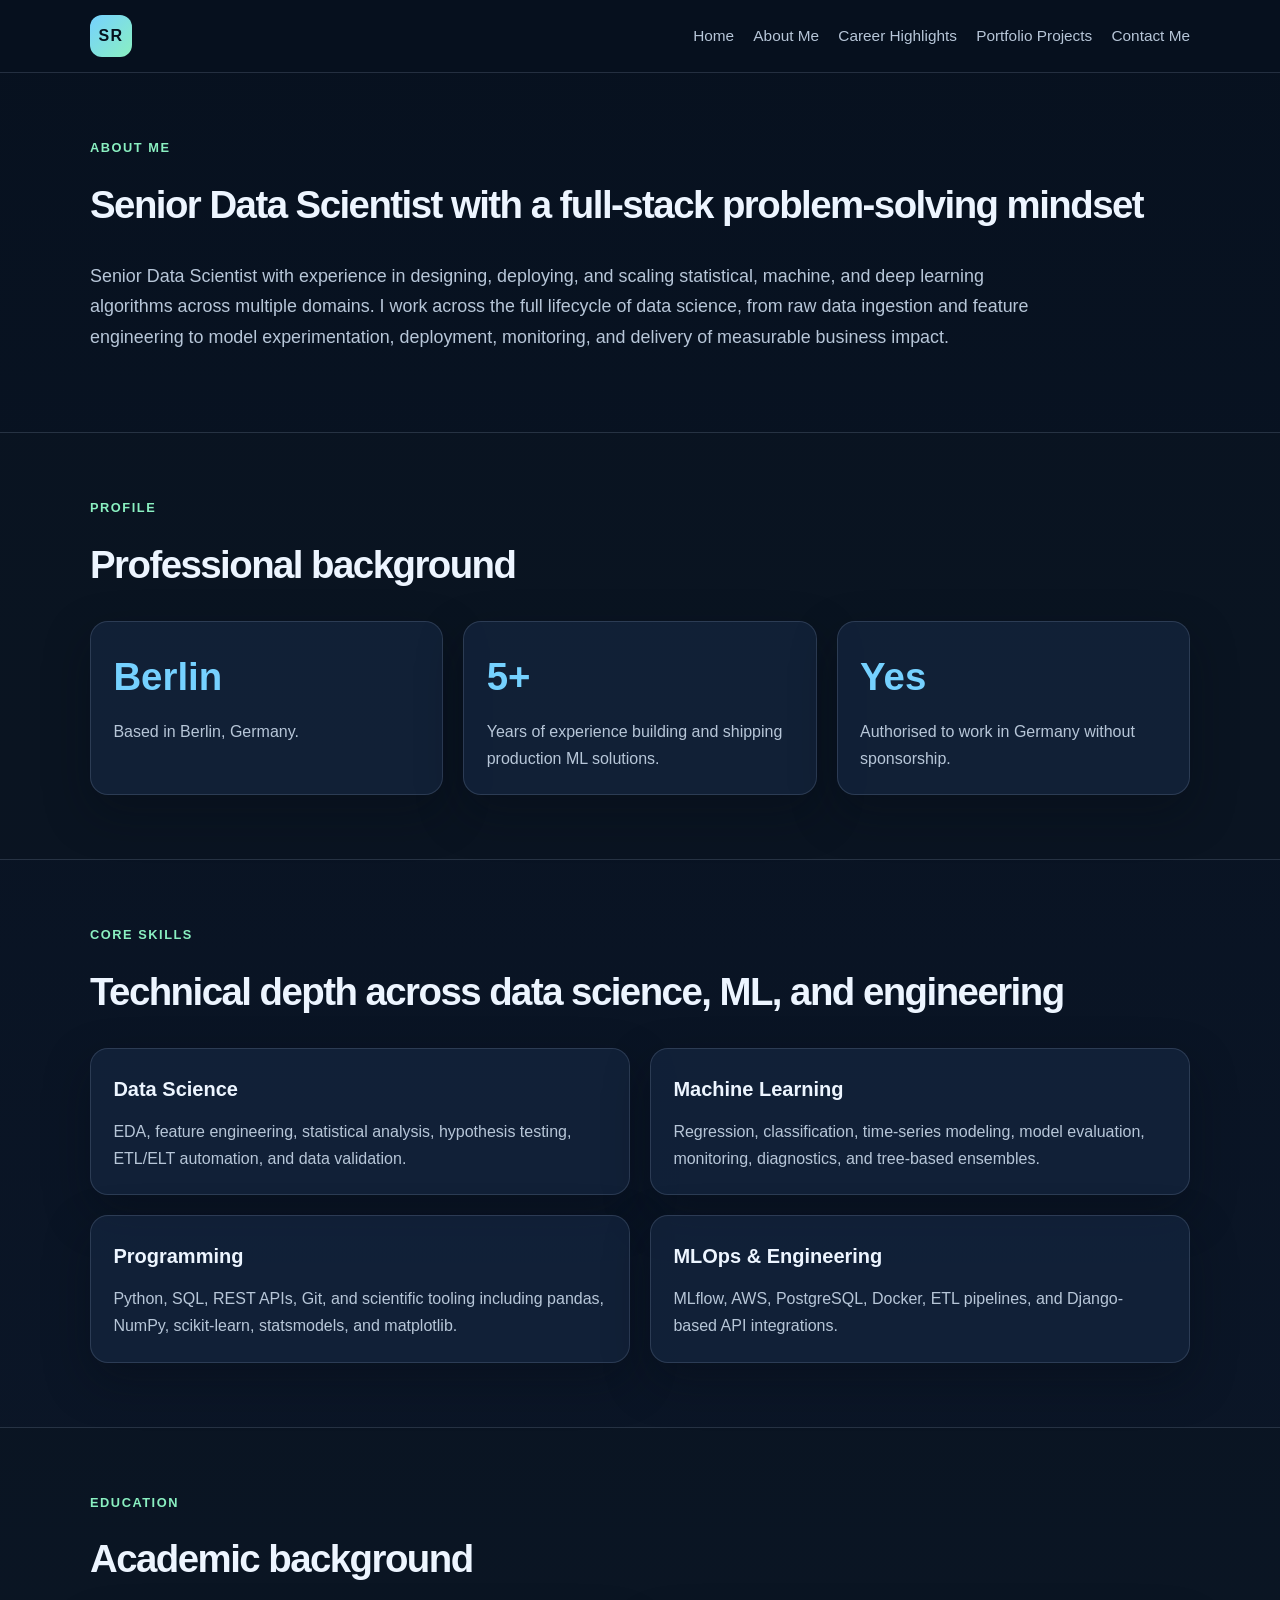
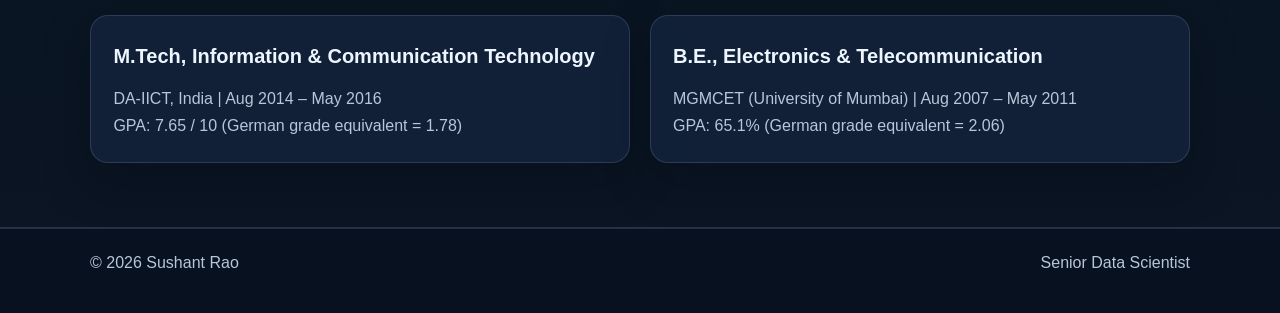
==== about.html @ 6e44edb0 "Main content v2" ====
<!DOCTYPE html>
<html lang="en">
  <head>
    <meta charset="UTF-8" />
    <meta name="viewport" content="width=device-width, initial-scale=1.0" />
    <meta name="description" content="About Sushant Rao, Senior Data Scientist and ML leader based in Berlin." />
    <title>About Me | Sushant Rao</title>
    <link rel="stylesheet" href="assets/css/styles.css" />
  </head>
  <body>
    <header class="site-header">
      <div class="container nav-wrap">
        <a href="index.html" class="brand">SR</a>
        <nav class="main-nav" aria-label="Main navigation">
          <a href="index.html">Home</a>
          <a href="about.html">About Me</a>
          <a href="career-highlights.html">Career Highlights</a>
          <a href="projects.html">Portfolio Projects</a>
          <a href="contact.html">Contact Me</a>
        </nav>
      </div>
    </header>

    <main>
      <section class="section">
        <div class="container">
          <div class="section-header">
            <p class="eyebrow">About Me</p>
            <h3>Senior Data Scientist with a full-stack problem-solving mindset</h3>
          </div>
          <p class="lead">
            Senior Data Scientist with experience in designing, deploying, and scaling statistical, machine,
            and deep learning algorithms across multiple domains. I work across the full lifecycle of data science,
            from raw data ingestion and feature engineering to model experimentation, deployment, monitoring,
            and delivery of measurable business impact.
          </p>
        </div>
      </section>

      <section class="section muted">
        <div class="container">
          <div class="section-header">
            <p class="eyebrow">Profile</p>
            <h3>Professional background</h3>
          </div>
          <div class="highlights-grid">
            <article class="info-card">
              <strong>Berlin</strong>
              <p>Based in Berlin, Germany.</p>
            </article>
            <article class="info-card">
              <strong>5+</strong>
              <p>Years of experience building and shipping production ML solutions.</p>
            </article>
            <article class="info-card">
              <strong>Yes</strong>
              <p>Authorised to work in Germany without sponsorship.</p>
            </article>
          </div>
        </div>
      </section>

      <section id="skills" class="section">
        <div class="container">
          <div class="section-header">
            <p class="eyebrow">Core Skills</p>
            <h3>Technical depth across data science, ML, and engineering</h3>
          </div>
          <div class="skills-grid">
            <div class="skill-box">
              <h4>Data Science</h4>
              <p>EDA, feature engineering, statistical analysis, hypothesis testing, ETL/ELT automation, and data validation.</p>
            </div>
            <div class="skill-box">
              <h4>Machine Learning</h4>
              <p>Regression, classification, time-series modeling, model evaluation, monitoring, diagnostics, and tree-based ensembles.</p>
            </div>
            <div class="skill-box">
              <h4>Programming</h4>
              <p>Python, SQL, REST APIs, Git, and scientific tooling including pandas, NumPy, scikit-learn, statsmodels, and matplotlib.</p>
            </div>
            <div class="skill-box">
              <h4>MLOps & Engineering</h4>
              <p>MLflow, AWS, PostgreSQL, Docker, ETL pipelines, and Django-based API integrations.</p>
            </div>
          </div>
        </div>
      </section>

      <section id="education" class="section muted">
        <div class="container">
          <div class="section-header">
            <p class="eyebrow">Education</p>
            <h3>Academic background</h3>
          </div>
          <div class="education-list">
            <div class="education-item">
              <h4>M.Tech, Information & Communication Technology</h4>
              <p>DA-IICT, India | Aug 2014 – May 2016</p>
              <span>GPA: 7.65 / 10 (German grade equivalent = 1.78)</span>
            </div>
            <div class="education-item">
              <h4>B.E., Electronics & Telecommunication</h4>
              <p>MGMCET (University of Mumbai) | Aug 2007 – May 2011</p>
              <span>GPA: 65.1% (German grade equivalent = 2.06)</span>
            </div>
          </div>
        </div>
      </section>
    </main>

    <footer class="site-footer">
      <div class="container footer-wrap">
        <p>© <span id="year"></span> Sushant Rao</p>
        <p>Senior Data Scientist</p>
      </div>
    </footer>

    <script src="assets/js/script.js"></script>
  </body>
</html>
---- assets/css/styles.css ----
:root {
  --bg: #07111f;
  --bg-soft: #0d1b2a;
  --panel: #10233d;
  --panel-alt: #132b46;
  --card: rgba(19, 35, 61, 0.8);
  --primary: #75d1ff;
  --primary-strong: #3ba9ff;
  --accent: #8af0c1;
  --text: #edf5ff;
  --muted: #b7c6d8;
  --line: rgba(143, 160, 185, 0.22);
  --shadow: 0 18px 45px rgba(5, 12, 20, 0.35);
}

* {
  box-sizing: border-box;
}

html {
  scroll-behavior: smooth;
}

body {
  margin: 0;
  min-height: 100vh;
  display: flex;
  flex-direction: column;
  font-family: -apple-system, BlinkMacSystemFont, "Segoe UI", sans-serif;
  background: linear-gradient(180deg, #07111f 0%, #0c1729 100%);
  color: var(--text);
  line-height: 1.7;
}

main {
  flex: 1;
}

img {
  max-width: 100%;
  display: block;
}

a {
  color: var(--primary);
  text-decoration: none;
}

a:hover {
  text-decoration: underline;
}

p {
  margin: 0 0 1rem;
}

ul {
  margin: 0.5rem 0 1rem 1.2rem;
  padding: 0;
}

li + li {
  margin-top: 0.5rem;
}

.container {
  width: min(1100px, calc(100% - 2rem));
  margin: 0 auto;
}

.site-header {
  position: sticky;
  top: 0;
  z-index: 10;
  backdrop-filter: blur(12px);
  background: rgba(7, 17, 31, 0.8);
  border-bottom: 1px solid var(--line);
}

.nav-wrap {
  display: flex;
  justify-content: space-between;
  align-items: center;
  min-height: 72px;
  gap: 1rem;
}

.brand {
  display: inline-flex;
  align-items: center;
  justify-content: center;
  width: 42px;
  height: 42px;
  border-radius: 12px;
  background: linear-gradient(135deg, var(--primary), var(--accent));
  color: #05111d;
  font-weight: 800;
  letter-spacing: 0.08em;
}

.main-nav {
  display: flex;
  align-items: center;
  gap: 1.2rem;
  flex-wrap: wrap;
}

.main-nav a {
  color: var(--muted);
  font-size: 0.96rem;
  font-weight: 500;
}

.hero {
  padding: 5rem 0 2rem;
}

.hero-grid {
  display: grid;
  grid-template-columns: 1.4fr 0.8fr;
  gap: 2rem;
  align-items: center;
}

.eyebrow {
  margin: 0 0 0.8rem;
  font-size: 0.8rem;
  letter-spacing: 0.12em;
  text-transform: uppercase;
  color: var(--accent);
  font-weight: 700;
}

h1 {
  margin: 0;
  font-size: clamp(2.8rem, 5vw, 5rem);
  line-height: 1.05;
  letter-spacing: -0.05em;
}

h2 {
  margin-top: 0.5rem;
  color: var(--primary);
  font-size: clamp(1.5rem, 2vw, 2.4rem);
  font-weight: 600;
}

.contact-list {
  display: flex;
  flex-wrap: wrap;
  gap: 0.6rem 1.1rem;
  margin-top: 1.5rem;
  color: var(--muted);
  font-size: 0.98rem;
}

.status-pill {
  display: inline-block;
  margin-top: 1.25rem;
  border: 1px solid rgba(138, 240, 193, 0.55);
  border-radius: 999px;
  padding: 0.65rem 1rem;
  background: rgba(138, 240, 193, 0.08);
  color: var(--text);
  font-weight: 600;
}

.cta-row {
  display: flex;
  flex-wrap: wrap;
  gap: 1rem;
  margin-top: 2rem;
}

.button {
  display: inline-flex;
  align-items: center;
  justify-content: center;
  padding: 0.85rem 1.25rem;
  border-radius: 12px;
  font-weight: 700;
  transition: transform 0.2s ease, box-shadow 0.2s ease;
}

.button:hover {
  transform: translateY(-1px);
  text-decoration: none;
}

.button.primary {
  background: linear-gradient(135deg, var(--primary), var(--primary-strong));
  color: #061927;
  box-shadow: var(--shadow);
}

.button.secondary {
  background: transparent;
  border: 1px solid var(--line);
  color: var(--text);
}

.contact-page-grid {
  display: grid;
  grid-template-columns: 1.1fr 1.4fr;
  gap: 1.5rem;
  align-items: start;
}

.contact-card,
.social-card {
  background: var(--card);
  border: 1px solid var(--line);
  border-radius: 18px;
  padding: 1.6rem;
  box-shadow: var(--shadow);
}

.contact-card h4,
.social-card h4 {
  margin-top: 0;
  margin-bottom: 1rem;
  font-size: 1.25rem;
}

.contact-list-vertical {
  display: grid;
  gap: 0.9rem;
}

.contact-item {
  display: flex;
  align-items: center;
  gap: 0.8rem;
  color: var(--muted);
}

.contact-item .icon,
.social-link .icon {
  display: inline-flex;
  align-items: center;
  justify-content: center;
  width: 38px;
  height: 38px;
  border-radius: 12px;
  background: rgba(117, 209, 255, 0.12);
  border: 1px solid rgba(117, 209, 255, 0.22);
  color: var(--primary);
}

.contact-item svg,
.social-link svg {
  width: 18px;
  height: 18px;
  fill: currentColor;
}

.social-links {
  display: grid;
  grid-template-columns: repeat(2, minmax(0, 1fr));
  gap: 1rem;
}

.social-link {
  display: flex;
  align-items: center;
  gap: 0.8rem;
  padding: 0.9rem 1rem;
  background: rgba(13, 27, 42, 0.7);
  border: 1px solid var(--line);
  border-radius: 14px;
  color: var(--text);
  text-decoration: none;
  transition: border-color 0.2s ease, transform 0.2s ease;
}

.social-link:hover {
  text-decoration: none;
  border-color: rgba(117, 209, 255, 0.7);
  transform: translateY(-1px);
}

.social-link .label {
  font-weight: 600;
}

.hero-panel {
  display: flex;
  justify-content: center;
}

.panel-card {
  width: min(100%, 420px);
  background: linear-gradient(180deg, rgba(19, 35, 61, 0.95), rgba(13, 27, 42, 0.9));
  border: 1px solid var(--line);
  border-radius: 22px;
  padding: 1.6rem 1.5rem;
  box-shadow: var(--shadow);
}

.panel-label {
  margin: 0 0 1rem;
  color: var(--accent);
  font-size: 0.72rem;
  text-transform: uppercase;
  letter-spacing: 0.14em;
  font-weight: 700;
}

.panel-card ul {
  margin-bottom: 0;
  color: var(--muted);
}

.section {
  padding: 4rem 0;
}

.muted {
  background: rgba(11, 21, 34, 0.7);
  border-top: 1px solid var(--line);
  border-bottom: 1px solid var(--line);
}

.section-header {
  margin-bottom: 1.5rem;
}

.section-header h3 {
  margin: 0;
  font-size: clamp(1.8rem, 3vw, 2.5rem);
  letter-spacing: -0.04em;
}

.lead {
  font-size: 1.12rem;
  color: var(--muted);
  max-width: 980px;
}

.highlights-grid {
  display: grid;
  grid-template-columns: repeat(3, minmax(0, 1fr));
  gap: 1.25rem;
}

.skills-grid {
  display: grid;
  grid-template-columns: repeat(2, minmax(0, 1fr));
  gap: 1.25rem;
}

.project-grid {
  display: grid;
  grid-template-columns: repeat(3, minmax(0, 1fr));
  gap: 1.25rem;
}

.info-card,
.skill-box,
.project-card,
.education-item {
  background: var(--card);
  border: 1px solid var(--line);
  border-radius: 18px;
  padding: 1.4rem;
  box-shadow: var(--shadow);
}

.info-card strong {
  display: inline-block;
  color: var(--primary);
  font-size: clamp(1.8rem, 3vw, 2.5rem);
  margin-bottom: 0.5rem;
}

.info-card p,
.skill-box p,
.project-card p,
.education-item p,
.education-item span {
  color: var(--muted);
  margin: 0;
}

.timeline {
  position: relative;
  margin-top: 1rem;
}

.timeline::before {
  content: "";
  position: absolute;
  left: 10px;
  top: 0;
  bottom: 0;
  width: 2px;
  background: rgba(117, 209, 255, 0.35);
}

.timeline-item {
  position: relative;
  padding-left: 3rem;
  margin-bottom: 2rem;
}

.timeline-dot {
  position: absolute;
  left: 2px;
  top: 0.55rem;
  width: 18px;
  height: 18px;
  border-radius: 50%;
  background: linear-gradient(135deg, var(--primary), var(--accent));
  border: 4px solid var(--bg);
  box-shadow: 0 0 0 2px rgba(117, 209, 255, 0.18);
}

.timeline-content {
  background: rgba(16, 35, 61, 0.85);
  border: 1px solid var(--line);
  border-radius: 18px;
  padding: 1.4rem 1.5rem;
}

.role-header {
  display: flex;
  flex-wrap: wrap;
  justify-content: space-between;
  align-items: baseline;
  gap: 0.4rem;
  margin-bottom: 0.4rem;
}

.role-header h4 {
  margin: 0;
  font-size: 1.3rem;
}

.role-header span {
  color: var(--primary);
  font-weight: 600;
}

.meta {
  color: var(--muted);
  margin-bottom: 0.8rem;
  font-size: 0.94rem;
}

.timeline-content h5 {
  margin: 1rem 0 0.45rem;
  font-size: 0.95rem;
  letter-spacing: 0.04em;
  text-transform: uppercase;
  color: var(--accent);
}

.project-badge {
  display: inline-block;
  font-size: 0.75rem;
  text-transform: uppercase;
  letter-spacing: 0.08em;
  color: var(--accent);
  background: rgba(138, 240, 193, 0.08);
  border: 1px solid rgba(138, 240, 193, 0.3);
  border-radius: 999px;
  padding: 0.45rem 0.7rem;
  margin-bottom: 0.8rem;
}

.project-card h4,
.skill-box h4,
.education-item h4 {
  margin: 0 0 0.75rem;
  font-size: 1.25rem;
}

.project-card a {
  display: inline-block;
  margin-top: 0.6rem;
  font-weight: 700;
}

.project-notes {
  margin-top: 1.5rem;
  padding: 1.2rem 1.3rem;
  border: 1px solid var(--line);
  border-radius: 16px;
  background: rgba(7, 17, 31, 0.35);
  color: var(--muted);
}

.education-list {
  display: grid;
  grid-template-columns: repeat(2, minmax(0, 1fr));
  gap: 1.2rem;
}

.school span {
  display: block;
  margin-top: 0.5rem;
}

.site-footer {
  border-top: 1px solid var(--line);
  background: rgba(7, 17, 31, 0.9);
}

.footer-wrap {
  display: flex;
  justify-content: space-between;
  gap: 1rem;
  align-items: center;
  padding: 1.3rem 0;
  color: var(--muted);
}

@media (max-width: 850px) {
  .hero-grid,
  .highlights-grid,
  .education-list,
  .skills-grid,
  .project-grid {
    grid-template-columns: 1fr;
  }

  .nav-wrap {
    flex-direction: column;
    padding: 0.8rem 0 1rem;
  }

  .main-nav {
    justify-content: center;
  }
}

@media (max-width: 560px) {
  .site-header {
    position: static;
  }

  .hero {
    padding-top: 3rem;
  }

  .contact-list {
    flex-direction: column;
    gap: 0.35rem;
  }

  .footer-wrap {
    flex-direction: column;
    text-align: center;
  }
}
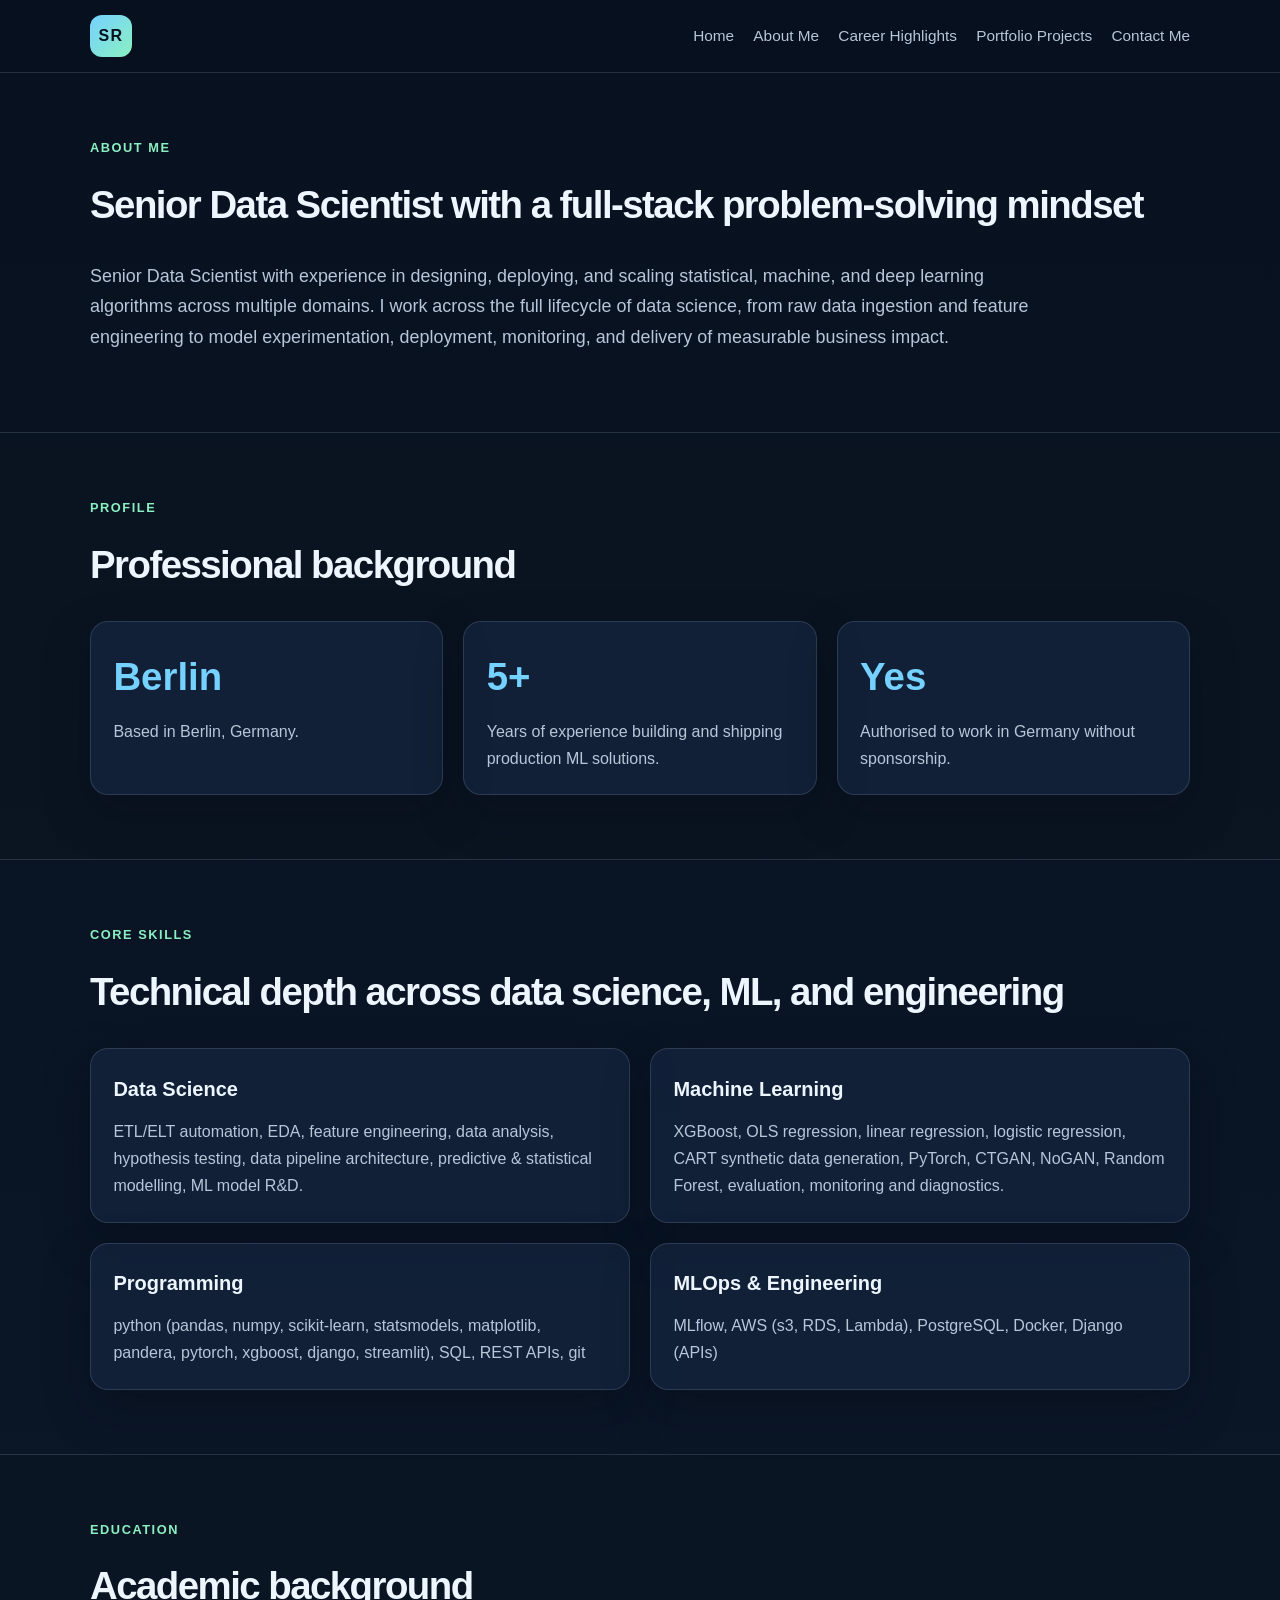
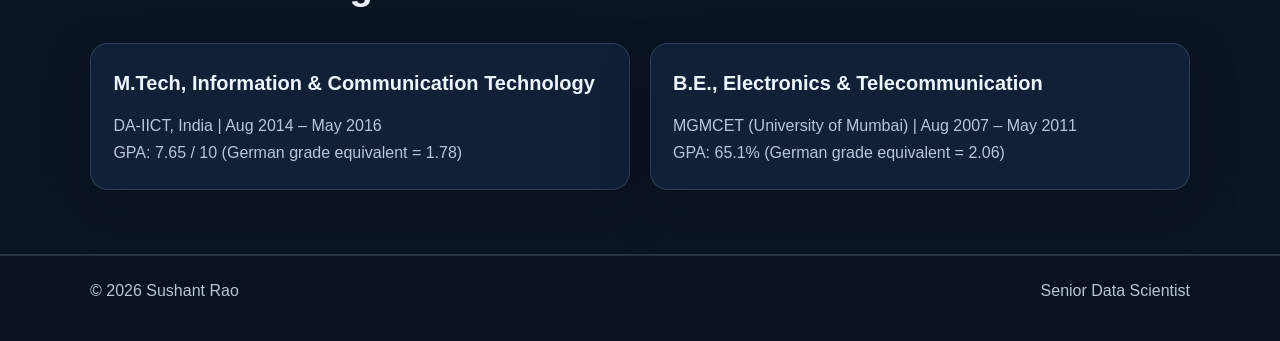
==== commit 5ece5473: "Additions and fixes" ====
--- a/about.html
+++ b/about.html
@@ -69,19 +69,19 @@
           <div class="skills-grid">
             <div class="skill-box">
               <h4>Data Science</h4>
-              <p>EDA, feature engineering, statistical analysis, hypothesis testing, ETL/ELT automation, and data validation.</p>
+              <p>ETL/ELT automation, EDA, feature engineering, data analysis, hypothesis testing, data pipeline architecture, predictive & statistical modelling, ML model R&D.</p>
             </div>
             <div class="skill-box">
               <h4>Machine Learning</h4>
-              <p>Regression, classification, time-series modeling, model evaluation, monitoring, diagnostics, and tree-based ensembles.</p>
+              <p>XGBoost, OLS regression, linear regression, logistic regression, CART synthetic data generation, PyTorch, CTGAN, NoGAN, Random Forest, evaluation, monitoring and diagnostics.</p>
             </div>
             <div class="skill-box">
               <h4>Programming</h4>
-              <p>Python, SQL, REST APIs, Git, and scientific tooling including pandas, NumPy, scikit-learn, statsmodels, and matplotlib.</p>
+              <p>python (pandas, numpy, scikit-learn, statsmodels, matplotlib, pandera, pytorch, xgboost, django, streamlit), SQL, REST APIs, git</p>
             </div>
             <div class="skill-box">
               <h4>MLOps & Engineering</h4>
-              <p>MLflow, AWS, PostgreSQL, Docker, ETL pipelines, and Django-based API integrations.</p>
+              <p>MLflow, AWS (s3, RDS, Lambda), PostgreSQL, Docker, Django (APIs)</p>
             </div>
           </div>
         </div>
